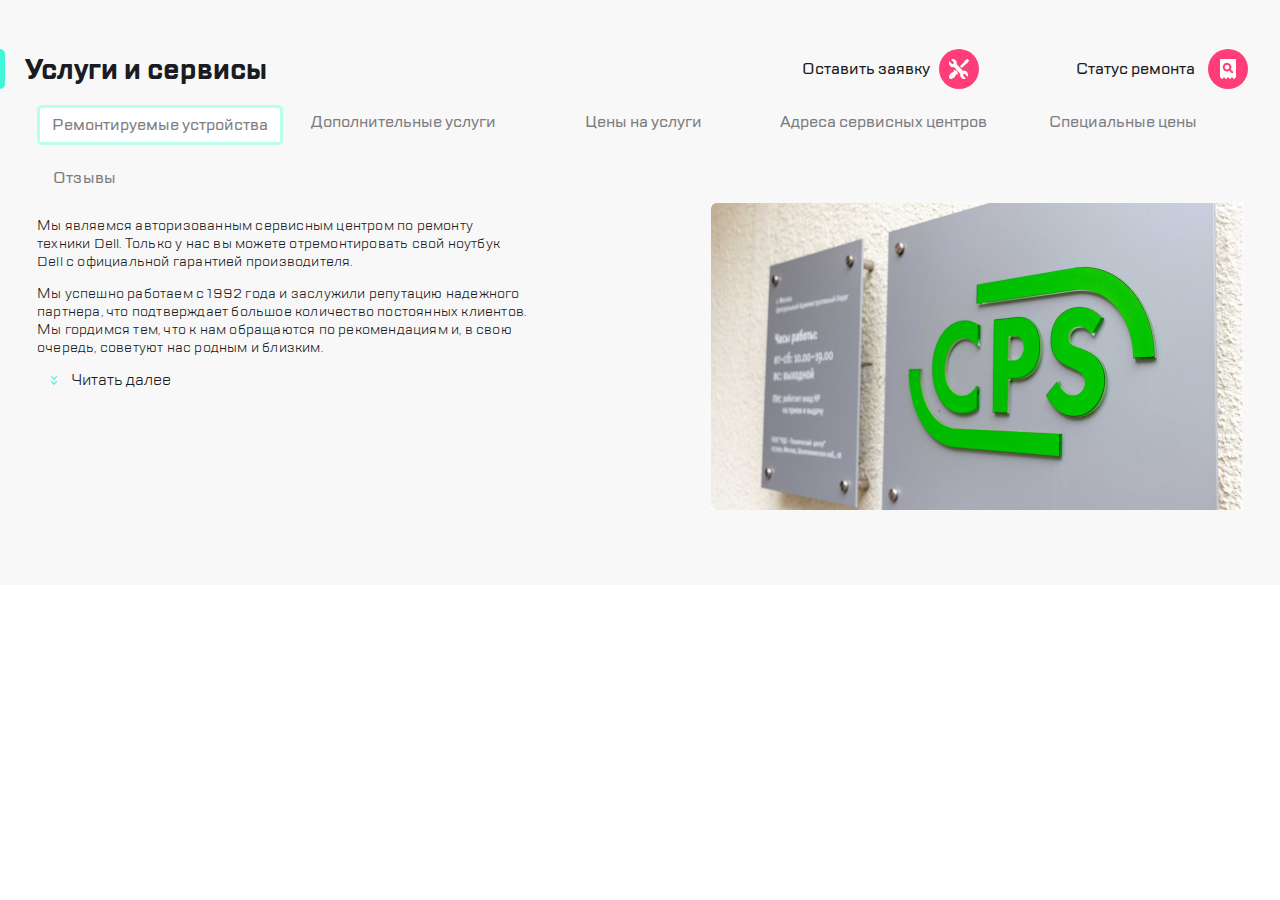
==== index.html @ f4488e62 "cps" ====
<!DOCTYPE html>
<html lang="ru">
<head>
  <meta charset="UTF-8">
  <meta http-equiv="X-UA-Compatible" content="IE=edge">
  <meta name="viewport" content="width=device-width, maximum-scale=1.0, user-scalable=0">
  <title>CPS</title>
  <link rel="stylesheet" href="css/normalize.css">
  <link rel="stylesheet" href="css/style.css">
</head>
<body>
  <div class="container">
  <header class="header">
      <div class="header__inner">
        <div class="menu-group--left">
        <nav class="header__menu">
          <a class="menu__link" href="#">
            <img src="img/back.svg" alt="menu">
            <img src="img/icon.png" alt="icon" class="icon__menu">
          </a>
        </nav>
        <img src="img/divider.png" alt="divider" class="divider-middle" hidden>
        <div class="logo">
          <a href="#">
            <img src="img/Group.svg" alt="logo">
          </a>
        </div>
        </div>
        <div class="menu-group--right">        
          <a class="tel" href="#">
            <img src="img/back.svg" alt="tel">
            <img src="img/tel.svg" alt="icon" class="icon__tel">
          </a>
          <a class="message" href="#">
            <img src="img/back.svg" alt="message">
            <img src="img/message.svg" alt="icon" class="icon__message">
          </a>
          <a class="account">
            <img src="img/back.svg" alt="account">
            <img src="img/account.svg" alt="icon" class="icon__account">
          </a>
          <img src="img/divider.png" alt="divider" class="divider">
         <a class="tools" href="#">
          <img src="img/back.svg" alt="tools">
          <img src="img/tools.svg" alt="icon" class="icon__tools">
        </a>
          <a class="search" href="#">
            <img src="img/back.svg" alt="search">
            <img src="img/search.svg" alt="icon" class="icon__search">
          </a>
      </div>
    </div>
  </header>
  <div class="main">
    <div class="service__head">
     <h1>Услуги и сервисы</h1>
    <div class="items-large">
    <div class="item-large">
      <a class="tools--large" href="#">
        <a href="#">Оставить заявку</a>
        <img src="img/back.svg" alt="tools">
        <img src="img/tools.svg" alt="icon" class="icon__tools--large">   
      </a>
    </div>
    <div class="item-large">
      <a class="search--large" href="#">
      <a href="#">Статус ремонта</a>
      <img src="img/back.svg" alt="search">
      <img src="img/search.svg" alt="icon" class="icon__search--large">
      </a>
    </div>
    </div>
    </div>
  <div class="service">
    <ul class="service__menu">
      <li class="service__item active"><a href="#">Ремонтируемые устройства</a>   </li>
      <li class="service__item"><a href="#">Дополнительные услуги</a></li>
      <li class="service__item"><a href="#">Цены на услуги</a></li>
      <li class="service__item"><a href="#">Адреса сервисных центров</a></li>
      <li class="service__item"><a href="#">Специальные цены</a></li>
    </ul>
    <p id="testimonials">Отзывы</p>
    <div class="service__description">
      <div class="description__text">
      <p>Мы являемся авторизованным сервисным центром по ремонту техники Dell. Только у нас вы можете отремонтировать свой
        ноутбук Dell с официальной гарантией производителя.</p>
        <p>Мы успешно работаем с 1992 года и заслужили репутацию надежного партнера<span class="description__text--large">, что подтверждает большое количество постоянных клиентов. Мы гордимся тем, что к нам обращаются по рекомендациям и, в свою очередь, советуют нас родным и близким.</span></p>
      <a href="#" class="read-more">Читать далее</a>
      </div>
      <img src="img/photo.jpg" alt="cps" class="description__photo">
      <img src="img/_MG_3223.jpg" alt="cps" class="description__photo--large">
    </div>
   </div>
  </div>
 </div>
</body>
</html>
---- css/style.css ----
@font-face {
font-family: 'TT Lakes Regular';
src: url('TTLakes-Regular.eot');
src: url('TTLakes-Regular.eot?#iefix') format('embedded-opentype'),
url('/fonts/TTLakes-Regular.woff') format('woff'),
url('TTLakes-Regular.ttf') format('truetype');
font-weight: normal;
font-style: normal;
}
@font-face {
font-family: 'TT Lakes Medium';
src: url('TTLakes-Medium.eot');
src: url('TTLakes-Medium.eot?#iefix') format('embedded-opentype'),
url('/fonts/TTLakes-Medium.woff') format('woff'),
url('TTLakes-Medium.ttf') format('truetype');
font-weight: normal;
font-style: normal;
}
@font-face {
font-family: 'TT Lakes Bold';
src: url('TTLakes-Bold.eot');
src: url('TTLakes-Bold.eot?#iefix') format('embedded-opentype'),
url('/fonts/TTLakes-Bold.woff') format('woff'),
url('TTLakes-Bold.ttf') format('truetype');
font-weight: normal;
font-style: normal;
}
html {
  box-sizing: border-box;
}
*,
*::after,
*::before {
  box-sizing: inherit;
}
body {
  min-width: 320px;
  margin: 0;
  overflow-x: hidden;
  font-family: 'TT Lakes Regular', "Arial", sans-serif;
  color: #1B1C21;
}
.header__inner {
  padding: 19px 16px;
  display: flex;
  flex-direction: row;
  justify-content: space-between;
  align-items: center;
  min-height: 88px;
}
.menu-group--left {
  display: flex;
  justify-content: space-between;
  width: 55%;
  align-items: center;
}
.menu-group--right {
  display: flex;
  justify-content: space-around;
  width: 40%;
}
.tel, .message, .account, .divider-middle, .items-large, .description__photo--large, .description__text--large, .tools--large, .search--large, #testimonials {
  display: none;
}

@media (min-width: 784px) {
  .header__inner {
  padding: 19px 24px;
  min-width: 768px;
}
.menu-group--left {
  display: flex;
  justify-content: space-around;
  width: 28%;
  align-items: center;
}

.menu-group--right {
  display: flex;
  justify-content: space-around;
  width: 45%;
}
.tel, .message, .account {
  display: block;
}
.tel {
  display: flex;
  justify-content: center;
  align-items: center;
  position: relative;
}
.icon__tel {
  position: absolute;
}
.message {
  display: flex;
  justify-content: center;
  align-items: center;
  position: relative;
}
.icon__message {
  position: absolute;
}
.account {
  display: flex;
  justify-content: center;
  align-items: center;
  position: relative;
}
.icon__account {
  position: absolute;
}
.divider-middle{
  display: block;
}
.menu-link, .divider-middle, .logo {
  justify-content: flex-start;
}
.service {
  padding: 25px 40px 40px 24px;
}
.service__menu {
  margin-left: -16px;
}
.service__description {
  display: flex;
  justify-content: space-between;
}
.service__description .description__text p {
  padding: 0;
  min-width: 312px;
}
.description__photo {
  border-radius: 5px;
  min-width: 360px;
  height: 208px;
}
}
@media (min-width: 1120px) {
.container {
  background-color: #F8F8F8;
  padding-top: 25px;
}
.header {
  display: none;
}
.items-large {
  display: flex;
  padding-right: 32px;
  justify-content: space-between;
  width: 38%;
}
.item-large {
  min-width: 185px;
  position: relative;
  display: flex;
  align-items: center;
  justify-content: space-between;
}
.tools--large {
  display: flex;
  justify-content: space-between;
  align-items: center;
  justify-content: center;
  position: relative;
}
.icon__tools--large {
  position: absolute;
  height: 20px;
  width: 20px;
  top: 10px;
  right: 10px;
}
.search--large {
  display: flex;
  justify-content: space-between;
  align-items: center;
  position: relative;
}
.icon__search--large {
  position: absolute;
  height: 20px;
  width: 20px;
  top: 10px;
  right: 10px;
}
.service {
  padding: 0px 37px 40px 37px;
}
.service__menu {
  margin-left: -16px;
}
#testimonials {
  display: block;
}
.description__photo {
  display: none;
}
.description__photo--large {
  display: block;
}
.service__description .description__text p {
  min-width: 490px;
}
.description__text--large {
  display: inline;
}
.service__head {
  display: flex;
  flex-direction: row;
  justify-content: space-between;
}
.service__head a {
  color: #1B1C21;
  text-decoration: none;
  font-family: 'TT Lakes Medium';
}
}

.menu__link {
  display: flex;
  justify-content: center;
  align-items: center;
  position: relative;
}
.icon__menu {
position: absolute;
}
.tools {
  display: flex;
  justify-content: center;
  align-items: center;
  position: relative;
}
.icon__tools {
  position: absolute;
}
.search {
  display: flex;
  justify-content: center;
  align-items: center;
  position: relative;
}
.icon__search {
  position: absolute;
}
.divider {
  align-items: center;
}
.main {
  padding-top: 24px;
  padding-bottom: 35px;
  background-color: #F8F8F8;
}
.main h1 {
  font-family: 'TT Lakes Bold';
  margin: 0;
  height: 40px;
  line-height: 40px;
  display: inline-block;
  font-size: 28px;
  vertical-align: middle;
}
.main h1::before {
  content: '';
  display: inline-block;
  background-color: #41F6D7;
  width: 5px;
  height: 40px;
  border-bottom-right-radius: 50px;
  border-top-right-radius: 50px;
  margin-right: 20px;
  margin-bottom: -10px;
}
.service__menu {
  display: flex;
  margin-bottom: 24px;
  padding-left: 16px;
}
.service__menu:hover {
  overflow-x: auto;
}
.service__item {
  list-style-type: none;
  border-radius: 5px;
  padding: 8px 12px;
  width: 246px;
  white-space: nowrap;
  text-align: center;
}
.service__menu .active {
  border: 3px solid #B8FFEC;
  background-color: #fff;
}
.service__menu a,
#testimonials {
  text-decoration: none;
  color: #7E7E82;
  font-family: 'TT Lakes Medium';
  font-size: 16px;
}
.service p {
  width: 310px;
  padding: 0 16px;
  font-size: 14px;
  line-height: 18px;
  color: #1B1C21;
  letter-spacing: 0.2px;
}
.read-more {
  background-image: url('../img/expand.svg');
  color: #1B1C21;
  text-decoration: none;
  background-position: 6% 50% ;
  background-size: 20px 20px;
  padding-left: 34px;
  background-repeat: no-repeat;
}
.description__photo {
  margin-top: 16px;
}
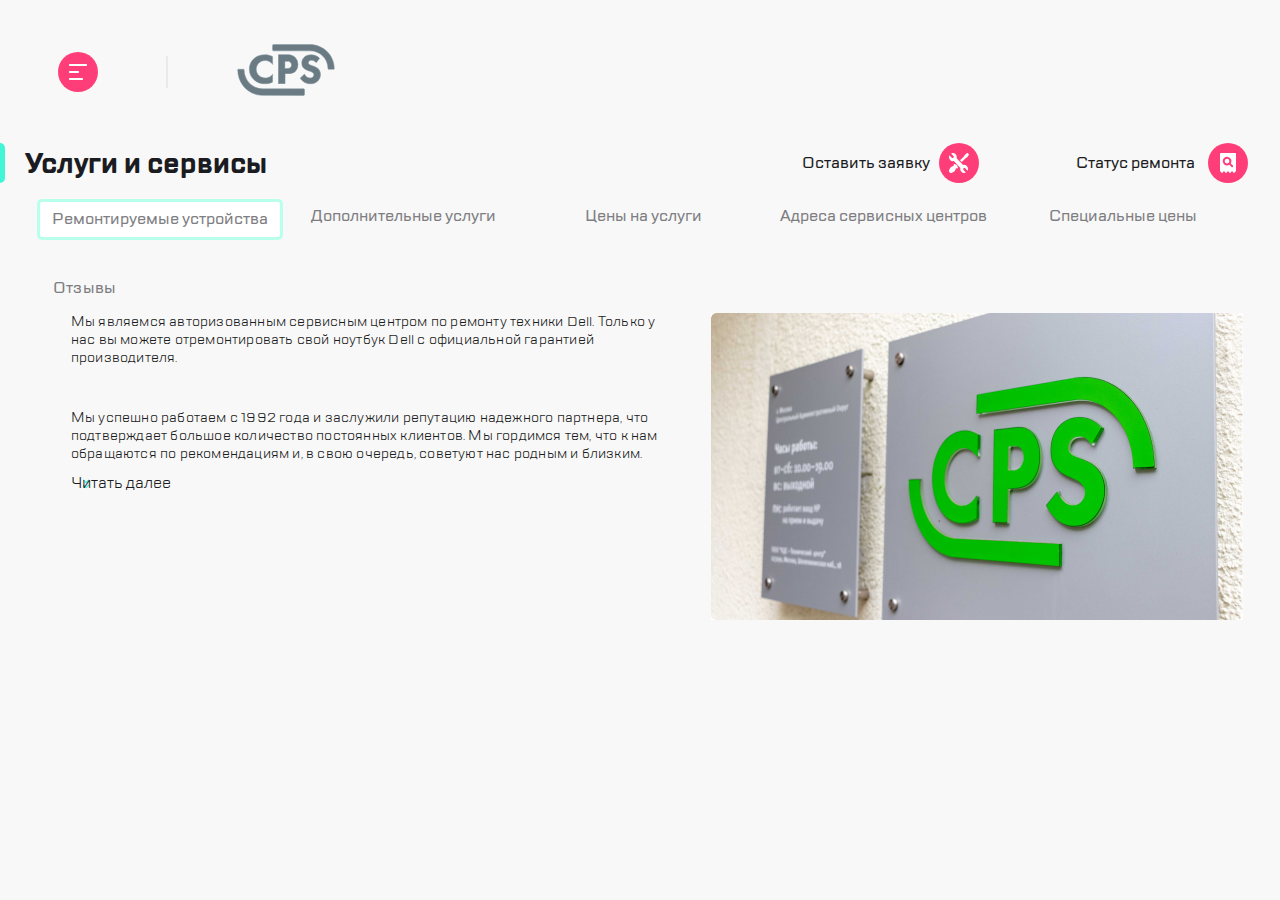
==== commit a3bf1579: "changes" ====
--- a/index.html
+++ b/index.html
@@ -83,11 +83,13 @@
     <div class="service__description">
       <div class="description__text">
       <p>Мы являемся авторизованным сервисным центром по ремонту техники Dell. Только у нас вы можете отремонтировать свой
-        ноутбук Dell с официальной гарантией производителя.</p>
+        ноутбук Dell с официальной гарантией производителя.</p><br>
         <p>Мы успешно работаем с 1992 года и заслужили репутацию надежного партнера<span class="description__text--large">, что подтверждает большое количество постоянных клиентов. Мы гордимся тем, что к нам обращаются по рекомендациям и, в свою очередь, советуют нас родным и близким.</span></p>
       <a href="#" class="read-more">Читать далее</a>
+      </div>  
+      <div class="description__photo--container">
+        <img src="img/photo.jpg" alt="cps" class="description__photo">
       </div>
-      <img src="img/photo.jpg" alt="cps" class="description__photo">
       <img src="img/_MG_3223.jpg" alt="cps" class="description__photo--large">
     </div>
    </div>
--- a/css/style.css
+++ b/css/style.css
@@ -62,7 +62,26 @@
 .tel, .message, .account, .divider-middle, .items-large, .description__photo--large, .description__text--large, .tools--large, .search--large, #testimonials {
   display: none;
 }
+@media (min-width: 340px) {
+  .service__description .description__text p {
+   width: 90%;
+   margin: 0 auto;
 
+  }
+  .description__photo--container {
+    display: flex;
+    justify-content: center;
+  }
+  .description__photo--container img {
+    width: 80%;
+  }
+  .description__text {
+  display: flex;
+  flex-direction: column;
+  justify-content: space-between;
+  max-height: 180px;
+}
+}
 @media (min-width: 784px) {
   .header__inner {
   padding: 19px 24px;
@@ -137,12 +156,15 @@
 }
 }
 @media (min-width: 1120px) {
+body {
+  background-color: #F8F8F8;
+}
+.menu-group--right {
+  display: none;
+}
 .container {
   background-color: #F8F8F8;
   padding-top: 25px;
-}
-.header {
-  display: none;
 }
 .items-large {
   display: flex;
@@ -276,9 +298,11 @@
   display: flex;
   margin-bottom: 24px;
   padding-left: 16px;
+  padding-bottom: 15px;
 }
 .service__menu:hover {
   overflow-x: auto;
+  padding-bottom: 0px;
 }
 .service__item {
   list-style-type: none;
@@ -316,6 +340,7 @@
   padding-left: 34px;
   background-repeat: no-repeat;
 }
+
 .description__photo {
   margin-top: 16px;
 }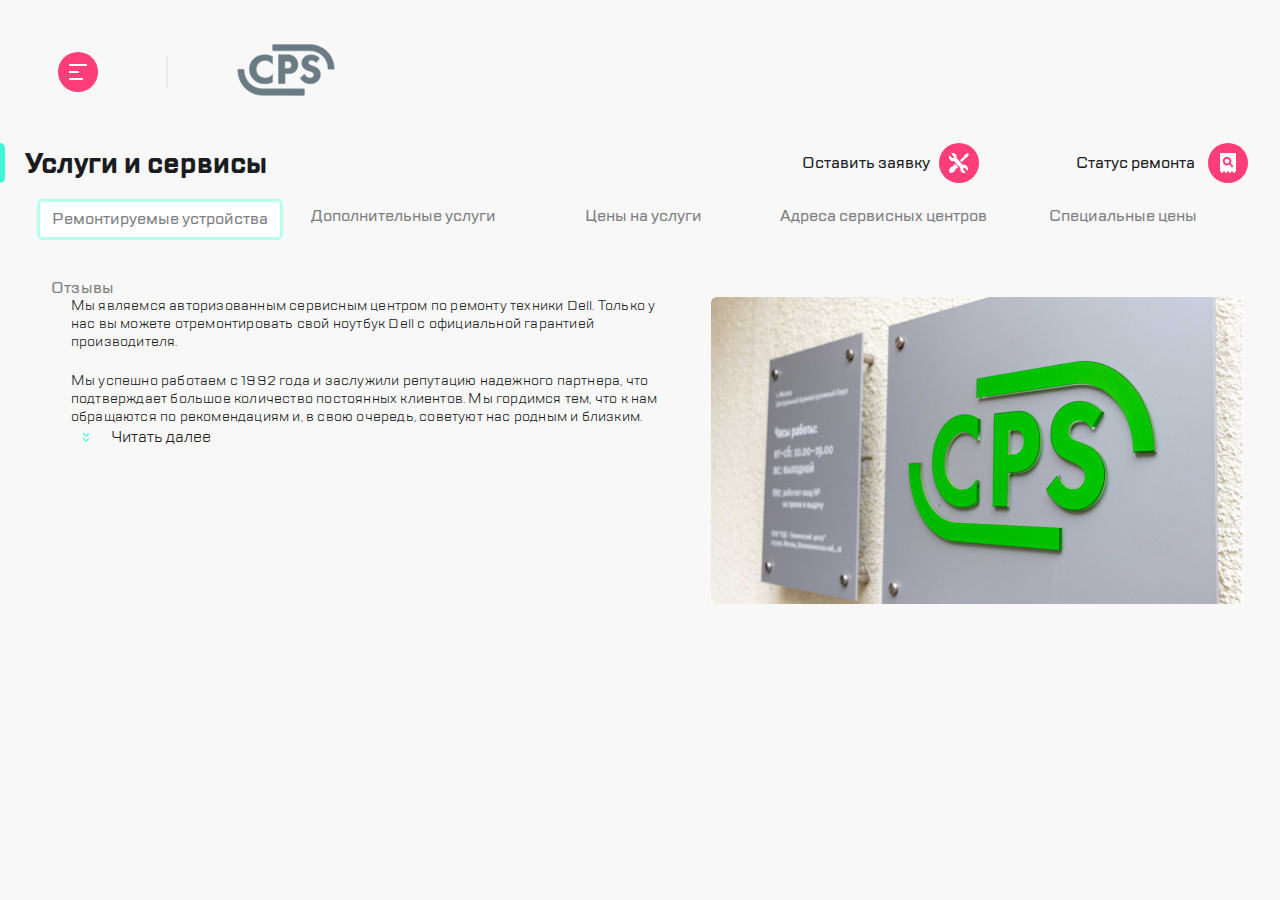
==== commit d8412988: "change" ====
--- a/index.html
+++ b/index.html
@@ -7,6 +7,7 @@
   <title>CPS</title>
   <link rel="stylesheet" href="css/normalize.css">
   <link rel="stylesheet" href="css/style.css">
+  <script src="main.js" defer></script>
 </head>
 <body>
   <div class="container">
@@ -14,7 +15,7 @@
       <div class="header__inner">
         <div class="menu-group--left">
         <nav class="header__menu">
-          <a class="menu__link" href="#">
+          <a class="menu__link" href="#" id="btn">
             <img src="img/back.svg" alt="menu">
             <img src="img/icon.png" alt="icon" class="icon__menu">
           </a>
@@ -84,7 +85,7 @@
       <div class="description__text">
       <p>Мы являемся авторизованным сервисным центром по ремонту техники Dell. Только у нас вы можете отремонтировать свой
         ноутбук Dell с официальной гарантией производителя.</p><br>
-        <p>Мы успешно работаем с 1992 года и заслужили репутацию надежного партнера<span class="description__text--large">, что подтверждает большое количество постоянных клиентов. Мы гордимся тем, что к нам обращаются по рекомендациям и, в свою очередь, советуют нас родным и близким.</span></p>
+        <p class="p__large">Мы успешно работаем с 1992 года и заслужили репутацию надежного партнера<span class="description__text--large">, что подтверждает большое количество постоянных клиентов. Мы гордимся тем, что к нам обращаются по рекомендациям и, в свою очередь, советуют нас родным и близким.</span></p>
       <a href="#" class="read-more">Читать далее</a>
       </div>  
       <div class="description__photo--container">
@@ -95,5 +96,59 @@
    </div>
   </div>
  </div>
+
+<div class="popup" id="popup">
+  <header class="header">
+    <div class="menu-left">
+      <button class="btn" type="button" id="btn-close">
+        <img src="img/icon.svg" alt="cancel">
+      </button>
+      <a href="/">
+        <img src="img/Group.svg" alt="logo">
+      </a>
+    </div>
+    <div class="menu-right">
+      <button class="btn" type="button">
+        <img src="img/search1.svg" alt="search">
+      </button>
+    </div>
+  </header>
+  <div class="main">
+    <h1>Ремонт техники</h1>
+    <nav>
+      <ul class="service__menu">
+        <li><a href="#">Услуги и сервисы</a></li>
+        <li><a href="#">Корпоративным клиентам</a></li>
+        <li><a href="#">Продавцам техники</a></li>
+        <li><a href="#">Партнерам</a></li>
+        <li><a href="#">Производителям</a></li>
+        <li><a href="#">Наши сервисные центры</a></li>
+        <li><a href="#">Контакты</a></li>
+      </ul>
+    </nav>
+  </div>
+  <footer class="footer">
+    <div class="footer__hero">
+      <div class="footer__menu">
+        <button class="btn" type="button">
+          <img src="img/tel.svg" alt="phone">
+        </button>
+        <button class="btn" type="button">
+          <img src="img/message.svg" alt="message">
+        </button>
+        <button class="btn" type="button">
+          <img src="img/account.svg" alt="login">
+        </button>
+      </div>
+      <a href="#" class="footer__email">mail@cps.com</a>
+      <span class="footer__tel">8 800 890 8900</span>
+    </div>
+    <div class="lang">
+      <a href="#">RU</a>
+      <a href="#">EN</a>
+      <a href="#">CH</a>
+    </div>
+  </footer>
+</div>
 </body>
 </html>--- a/css/style.css
+++ b/css/style.css
@@ -40,6 +40,9 @@
   font-family: 'TT Lakes Regular', "Arial", sans-serif;
   color: #1B1C21;
 }
+.popup-section {
+  opacity: 1;
+}
 .header__inner {
   padding: 19px 16px;
   display: flex;
@@ -59,14 +62,22 @@
   justify-content: space-around;
   width: 40%;
 }
-.tel, .message, .account, .divider-middle, .items-large, .description__photo--large, .description__text--large, .tools--large, .search--large, #testimonials {
+.tel, .message, .account, .divider-middle, .items-large, .description__photo--large, .description__text--large, .tools--large, .search--large, #testimonials, .p__large {
   display: none;
+}
+.read-more {
+  background-image: url('../img/expand.svg');
+  color: #1B1C21;
+  text-decoration: none;
+  background-position: 6% 50% ;
+  background-size: 20px 20px;
+  padding-left: 54px;
+  background-repeat: no-repeat;
 }
 @media (min-width: 340px) {
   .service__description .description__text p {
    width: 90%;
    margin: 0 auto;
-
   }
   .description__photo--container {
     display: flex;
@@ -80,6 +91,8 @@
   flex-direction: column;
   justify-content: space-between;
   max-height: 180px;
+  justify-content: space-around;
+  max-height: 150px;
 }
 }
 @media (min-width: 784px) {
@@ -93,7 +106,6 @@
   width: 28%;
   align-items: center;
 }
-
 .menu-group--right {
   display: flex;
   justify-content: space-around;
@@ -148,6 +160,9 @@
 .service__description .description__text p {
   padding: 0;
   min-width: 312px;
+}
+.p__large {
+  display: block;
 }
 .description__photo {
   border-radius: 5px;
@@ -236,6 +251,9 @@
   color: #1B1C21;
   text-decoration: none;
   font-family: 'TT Lakes Medium';
+}
+.read-more {
+  padding-left: 74px;
 }
 }
 
@@ -299,10 +317,7 @@
   margin-bottom: 24px;
   padding-left: 16px;
   padding-bottom: 15px;
-}
-.service__menu:hover {
   overflow-x: auto;
-  padding-bottom: 0px;
 }
 .service__item {
   list-style-type: none;
@@ -324,23 +339,122 @@
   font-size: 16px;
 }
 .service p {
-  width: 310px;
-  padding: 0 16px;
+  padding: 0 14px;
   font-size: 14px;
   line-height: 18px;
+  letter-spacing: 0.2px;
+  margin: 0;
+}
+.description__photo {
+  margin-top: 10px;
+}
+
+.popup-section {
+  width: 100%;
+  height: 100%;
+}
+.popup {
+  width: 320px;
+  background-color: #fff;
+  box-shadow: 16px 0 52px 0px #0E185040;
+  height: 100%;
+  overflow: auto;
+  display: none;
+  position: fixed;
+  z-index: 1;
+  left: 0;
+  top: 0;
+}
+.popup header {
+  padding: 23px;
+  display: flex;
+  justify-content: space-between;
+  align-items: center;
+}
+.popup a {
+  text-decoration: none;
   color: #1B1C21;
-  letter-spacing: 0.2px;
-}
-.read-more {
-  background-image: url('../img/expand.svg');
-  color: #1B1C21;
-  text-decoration: none;
-  background-position: 6% 50% ;
-  background-size: 20px 20px;
-  padding-left: 34px;
-  background-repeat: no-repeat;
-}
-
-.description__photo {
-  margin-top: 16px;
+  font-family: 'TT Lakes Medium';
+}
+.popup a:hover {
+  color: #95E3D6;
+  transition: all 0.2s ease;
+}
+.btn {
+  border: none;
+  background-color: #FF3E79;
+  border-radius: 20px;
+  width: 40px;
+  height: 40px;  
+  cursor: pointer;
+}
+.btn:hover {
+  background-color: #FF8CAF;
+  transition: all 0.2s ease;
+}
+.menu-left {
+  display: flex;
+  align-items: center;
+  justify-content: space-between;
+  width: 57%;
+}
+.popup nav {
+  padding-left: 24px;
+  margin-bottom: 268px;
+}
+.popup .main {
+  background-color: #fff;
+}
+.popup .main h1 {
+  font-family: 'TT Lakes Regular';
+  font-size: 16px;
+  color: #7E7E82;
+  display: flex;
+  align-items: center;
+  cursor: pointer;
+}
+.popup .main h1::before {
+  content: '';
+  width: 4px;
+  height: 32px;
+  background-color: #41F6D7;
+  margin-right: 24px;
+  border-radius: 0 5px 5px 0;
+  display: inline-block;
+}
+.popup .service__menu {
+  list-style-type: none;
+  padding: 0;
+  margin: 0;
+  display: contents;
+}
+.popup .service__menu li {
+  margin-top: 32px;
+  line-height: 24px; 
+}
+.popup footer {
+  padding: 24px 32px;
+}
+.popup .footer__menu button {
+  margin-right: 16px;
+}
+.footer__hero {
+  min-height: 124px;
+  display: flex;
+  flex-direction: column;
+  justify-content: space-between;
+}
+.footer__tel {
+  font-size: 24px;
+  line-height: 32px;
+  font-family: 'TT Lakes Bold';
+}
+.lang {
+  margin-top: 40px;
+}
+.lang a:first-child {
+  color: #7E7E82;
+}
+.lang a {
+  margin-right: 7px;
 }